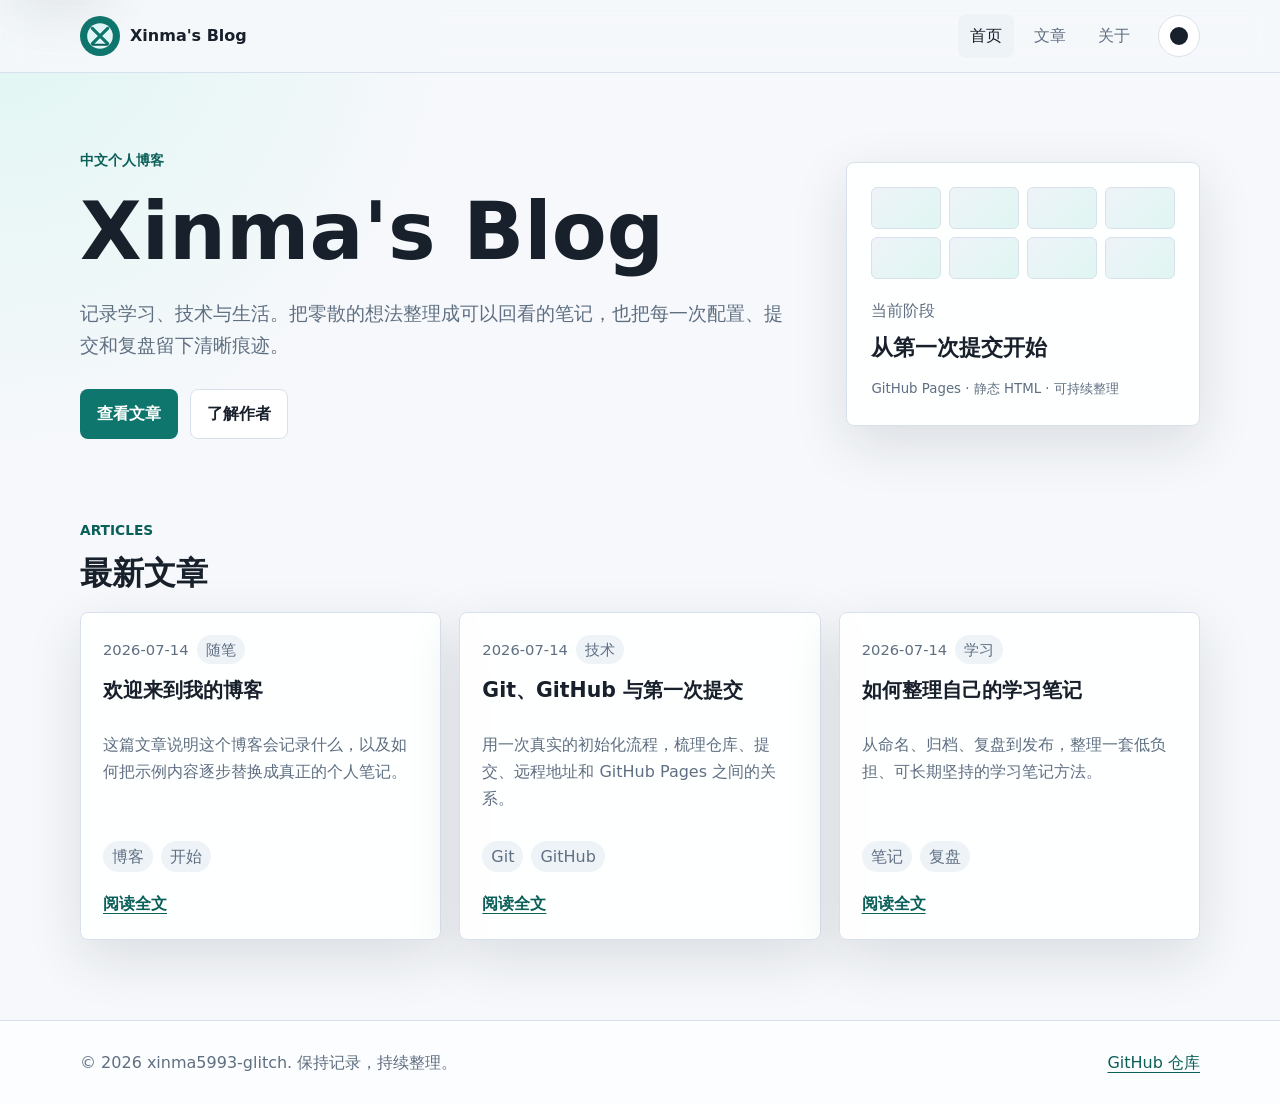
==== index.html @ b697ddbd "Build initial personal blog" ====
<!doctype html>
<html lang="zh-CN">
<head>
  <meta charset="utf-8">
  <meta name="viewport" content="width=device-width, initial-scale=1">
  <title>Xinma's Blog | 记录学习、技术与生活</title>
  <meta name="description" content="Xinma's Blog 是 xinma5993-glitch 的中文个人博客，用来记录学习、技术与生活。">
  <link rel="canonical" href="https://xinma5993-glitch.github.io/blog/">
  <meta property="og:type" content="website">
  <meta property="og:title" content="Xinma's Blog">
  <meta property="og:description" content="记录学习、技术与生活。">
  <meta property="og:url" content="https://xinma5993-glitch.github.io/blog/">
  <meta property="og:site_name" content="Xinma's Blog">
  <link rel="icon" href="assets/images/favicon.svg" type="image/svg+xml">
  <link rel="manifest" href="site.webmanifest">
  <script>
    (function () {
      var theme = localStorage.getItem('theme');
      if (theme === 'light' || theme === 'dark') {
        document.documentElement.dataset.theme = theme;
      }
    }());
  </script>
  <link rel="stylesheet" href="assets/css/style.css">
</head>
<body>
  <a class="skip-link" href="#main">跳到正文</a>
  <header class="site-header">
    <nav class="nav wrap" aria-label="主导航">
      <a class="brand" href="index.html" aria-label="Xinma's Blog 首页">
        <img src="assets/images/avatar.svg" alt="" width="40" height="40">
        <span>Xinma's Blog</span>
      </a>
      <div class="nav-links">
        <a href="index.html" aria-current="page">首页</a>
        <a href="#posts">文章</a>
        <a href="about.html">关于</a>
      </div>
      <button class="theme-toggle" type="button" aria-label="切换深色或浅色模式" aria-pressed="false">
        <span class="theme-icon" aria-hidden="true"></span>
      </button>
    </nav>
  </header>

  <main id="main">
    <section class="hero wrap">
      <div class="hero-copy">
        <p class="eyebrow">中文个人博客</p>
        <h1>Xinma's Blog</h1>
        <p class="lead">记录学习、技术与生活。把零散的想法整理成可以回看的笔记，也把每一次配置、提交和复盘留下清晰痕迹。</p>
        <div class="hero-actions">
          <a class="button primary" href="#posts">查看文章</a>
          <a class="button secondary" href="about.html">了解作者</a>
        </div>
      </div>
      <div class="hero-panel" aria-label="博客概览">
        <div class="signal-grid" aria-hidden="true">
          <span></span><span></span><span></span><span></span>
          <span></span><span></span><span></span><span></span>
        </div>
        <p>当前阶段</p>
        <strong>从第一次提交开始</strong>
        <small>GitHub Pages · 静态 HTML · 可持续整理</small>
      </div>
    </section>

    <section class="section wrap" id="posts" aria-labelledby="posts-title">
      <div class="section-heading">
        <p class="eyebrow">Articles</p>
        <h2 id="posts-title">最新文章</h2>
      </div>
      <div class="post-grid">
        <article class="post-card">
          <div class="post-meta">
            <time datetime="2026-07-14">2026-07-14</time>
            <span>随笔</span>
          </div>
          <h3><a href="posts/welcome.html">欢迎来到我的博客</a></h3>
          <p>这篇文章说明这个博客会记录什么，以及如何把示例内容逐步替换成真正的个人笔记。</p>
          <div class="tags" aria-label="文章标签">
            <span>博客</span><span>开始</span>
          </div>
          <a class="read-more" href="posts/welcome.html">阅读全文</a>
        </article>

        <article class="post-card">
          <div class="post-meta">
            <time datetime="2026-07-14">2026-07-14</time>
            <span>技术</span>
          </div>
          <h3><a href="posts/git-and-github.html">Git、GitHub 与第一次提交</a></h3>
          <p>用一次真实的初始化流程，梳理仓库、提交、远程地址和 GitHub Pages 之间的关系。</p>
          <div class="tags" aria-label="文章标签">
            <span>Git</span><span>GitHub</span>
          </div>
          <a class="read-more" href="posts/git-and-github.html">阅读全文</a>
        </article>

        <article class="post-card">
          <div class="post-meta">
            <time datetime="2026-07-14">2026-07-14</time>
            <span>学习</span>
          </div>
          <h3><a href="posts/learning-notes.html">如何整理自己的学习笔记</a></h3>
          <p>从命名、归档、复盘到发布，整理一套低负担、可长期坚持的学习笔记方法。</p>
          <div class="tags" aria-label="文章标签">
            <span>笔记</span><span>复盘</span>
          </div>
          <a class="read-more" href="posts/learning-notes.html">阅读全文</a>
        </article>
      </div>
    </section>
  </main>

  <footer class="site-footer">
    <div class="wrap footer-inner">
      <p>&copy; <span data-current-year>2026</span> xinma5993-glitch. 保持记录，持续整理。</p>
      <a href="https://github.com/xinma5993-glitch/blog" rel="noopener">GitHub 仓库</a>
    </div>
  </footer>
  <script src="assets/js/main.js" defer></script>
</body>
</html>
---- assets/css/style.css ----
:root {
  color-scheme: light dark;
  --bg: #f6f8fb;
  --surface: #ffffff;
  --surface-soft: #eef3f8;
  --text: #18202b;
  --muted: #5f6f82;
  --line: #d8e1eb;
  --accent: #0f766e;
  --accent-strong: #0b5f59;
  --accent-soft: #dff6f2;
  --focus: #b45309;
  --shadow: 0 18px 55px rgba(24, 32, 43, 0.12);
  --radius: 8px;
  --wrap: 1120px;
}

@media (prefers-color-scheme: dark) {
  :root {
    --bg: #10151c;
    --surface: #171e27;
    --surface-soft: #202a36;
    --text: #eef4fb;
    --muted: #a8b5c4;
    --line: #314052;
    --accent: #3fc0b2;
    --accent-strong: #73ddd2;
    --accent-soft: #123c3a;
    --focus: #f7b955;
    --shadow: 0 18px 55px rgba(0, 0, 0, 0.35);
  }
}

html[data-theme="light"] {
  color-scheme: light;
  --bg: #f6f8fb;
  --surface: #ffffff;
  --surface-soft: #eef3f8;
  --text: #18202b;
  --muted: #5f6f82;
  --line: #d8e1eb;
  --accent: #0f766e;
  --accent-strong: #0b5f59;
  --accent-soft: #dff6f2;
  --focus: #b45309;
  --shadow: 0 18px 55px rgba(24, 32, 43, 0.12);
}

html[data-theme="dark"] {
  color-scheme: dark;
  --bg: #10151c;
  --surface: #171e27;
  --surface-soft: #202a36;
  --text: #eef4fb;
  --muted: #a8b5c4;
  --line: #314052;
  --accent: #3fc0b2;
  --accent-strong: #73ddd2;
  --accent-soft: #123c3a;
  --focus: #f7b955;
  --shadow: 0 18px 55px rgba(0, 0, 0, 0.35);
}

* {
  box-sizing: border-box;
}

html {
  scroll-behavior: smooth;
}

body {
  margin: 0;
  background:
    radial-gradient(circle at top left, var(--accent-soft), transparent 28rem),
    var(--bg);
  color: var(--text);
  font-family: ui-sans-serif, system-ui, -apple-system, BlinkMacSystemFont, "Segoe UI", sans-serif;
  line-height: 1.7;
  text-rendering: optimizeLegibility;
}

body,
button,
input,
textarea {
  font-size: 16px;
}

a {
  color: var(--accent-strong);
  text-decoration-thickness: 0.08em;
  text-underline-offset: 0.22em;
}

a:hover {
  color: var(--accent);
}

a:focus-visible,
button:focus-visible {
  outline: 3px solid var(--focus);
  outline-offset: 4px;
}

img,
svg {
  display: block;
  max-width: 100%;
}

.wrap {
  width: min(100% - 32px, var(--wrap));
  margin-inline: auto;
}

.skip-link {
  position: absolute;
  left: 16px;
  top: 12px;
  z-index: 20;
  transform: translateY(-160%);
  border-radius: var(--radius);
  background: var(--surface);
  color: var(--text);
  padding: 8px 12px;
  box-shadow: var(--shadow);
}

.skip-link:focus {
  transform: translateY(0);
}

.site-header {
  position: sticky;
  top: 0;
  z-index: 10;
  border-bottom: 1px solid var(--line);
  background: color-mix(in srgb, var(--bg) 90%, transparent);
  backdrop-filter: blur(14px);
}

.nav {
  display: flex;
  align-items: center;
  justify-content: space-between;
  gap: 16px;
  min-height: 72px;
}

.brand,
.nav-links {
  display: flex;
  align-items: center;
}

.brand {
  gap: 10px;
  color: var(--text);
  font-weight: 750;
  text-decoration: none;
}

.brand img {
  border-radius: 50%;
}

.nav-links {
  gap: 8px;
  margin-left: auto;
}

.nav-links a {
  border-radius: var(--radius);
  color: var(--muted);
  padding: 8px 12px;
  text-decoration: none;
}

.nav-links a:hover,
.nav-links a[aria-current="page"] {
  background: var(--surface-soft);
  color: var(--text);
}

.theme-toggle {
  display: grid;
  width: 42px;
  height: 42px;
  place-items: center;
  border: 1px solid var(--line);
  border-radius: 50%;
  background: var(--surface);
  color: var(--text);
  cursor: pointer;
}

.theme-icon {
  width: 18px;
  height: 18px;
  border: 2px solid currentColor;
  border-radius: 50%;
  box-shadow: inset -6px -4px 0 0 currentColor;
}

html[data-theme="light"] .theme-icon {
  box-shadow: none;
  background: currentColor;
}

.hero {
  display: grid;
  grid-template-columns: minmax(0, 1.35fr) minmax(280px, 0.65fr);
  gap: 32px;
  align-items: center;
  padding: 76px 0 48px;
}

.eyebrow {
  margin: 0 0 12px;
  color: var(--accent-strong);
  font-size: 0.86rem;
  font-weight: 750;
  letter-spacing: 0;
  text-transform: uppercase;
}

h1,
h2,
h3 {
  color: var(--text);
  line-height: 1.2;
  letter-spacing: 0;
}

h1 {
  margin: 0 0 18px;
  font-size: clamp(2.4rem, 7vw, 5rem);
}

h2 {
  margin: 0 0 18px;
  font-size: 2rem;
}

h3 {
  margin: 0 0 12px;
  font-size: 1.28rem;
}

.lead {
  max-width: 720px;
  margin: 0;
  color: var(--muted);
  font-size: 1.16rem;
}

.hero-actions {
  display: flex;
  flex-wrap: wrap;
  gap: 12px;
  margin-top: 28px;
}

.button {
  display: inline-flex;
  align-items: center;
  justify-content: center;
  min-height: 44px;
  border: 1px solid transparent;
  border-radius: var(--radius);
  padding: 10px 16px;
  font-weight: 720;
  text-decoration: none;
}

.button.primary {
  background: var(--accent);
  color: #ffffff;
}

.button.secondary {
  border-color: var(--line);
  background: var(--surface);
  color: var(--text);
}

.hero-panel,
.post-card,
.content-page,
.article {
  border: 1px solid var(--line);
  border-radius: var(--radius);
  background: color-mix(in srgb, var(--surface) 94%, transparent);
  box-shadow: var(--shadow);
}

.hero-panel {
  padding: 24px;
}

.hero-panel p,
.hero-panel small {
  color: var(--muted);
}

.hero-panel p {
  margin: 18px 0 4px;
}

.hero-panel strong {
  display: block;
  margin-bottom: 8px;
  font-size: 1.4rem;
}

.signal-grid {
  display: grid;
  grid-template-columns: repeat(4, 1fr);
  gap: 8px;
}

.signal-grid span {
  min-height: 42px;
  border: 1px solid var(--line);
  border-radius: 6px;
  background: linear-gradient(135deg, var(--surface-soft), var(--accent-soft));
}

.section {
  padding: 32px 0 80px;
}

.section-heading {
  margin-bottom: 20px;
}

.post-grid {
  display: grid;
  grid-template-columns: repeat(3, minmax(0, 1fr));
  gap: 18px;
}

.post-card {
  display: flex;
  min-height: 320px;
  flex-direction: column;
  padding: 22px;
}

.post-card h3 a {
  color: var(--text);
  text-decoration: none;
}

.post-card p {
  color: var(--muted);
}

.post-meta,
.tags {
  display: flex;
  flex-wrap: wrap;
  gap: 8px;
  align-items: center;
}

.post-meta {
  margin-bottom: 14px;
  color: var(--muted);
  font-size: 0.92rem;
}

.post-meta span,
.tags span {
  border-radius: 999px;
  background: var(--surface-soft);
  color: var(--muted);
  padding: 2px 9px;
}

.tags {
  margin-top: auto;
  padding-top: 12px;
}

.read-more {
  display: inline-flex;
  margin-top: 18px;
  font-weight: 720;
}

.page-main,
.article-layout {
  padding: 48px 0 72px;
}

.content-page,
.article {
  max-width: 820px;
  margin-inline: auto;
  padding: 34px;
}

.content-page p,
.article p {
  color: var(--muted);
}

.profile {
  display: flex;
  gap: 18px;
  align-items: center;
  margin-top: 16px;
  border-top: 1px solid var(--line);
  padding-top: 22px;
}

.profile img {
  flex: 0 0 auto;
  border-radius: 50%;
}

.article-header {
  margin-bottom: 28px;
  border-bottom: 1px solid var(--line);
  padding-bottom: 22px;
}

.article h1 {
  font-size: clamp(2rem, 6vw, 3.4rem);
}

.back-link {
  display: inline-flex;
  margin-bottom: 14px;
}

.article-nav {
  display: flex;
  justify-content: space-between;
  gap: 16px;
  margin-top: 34px;
  border-top: 1px solid var(--line);
  padding-top: 22px;
}

.not-found {
  display: grid;
  min-height: 100vh;
  align-content: center;
  justify-items: start;
}

.not-found h1 {
  font-size: clamp(2.6rem, 8vw, 5rem);
}

.not-found p {
  max-width: 560px;
  color: var(--muted);
}

.site-footer {
  border-top: 1px solid var(--line);
  background: color-mix(in srgb, var(--surface) 72%, transparent);
}

.footer-inner {
  display: flex;
  flex-wrap: wrap;
  gap: 12px;
  align-items: center;
  justify-content: space-between;
  padding: 28px 0;
  color: var(--muted);
}

.footer-inner p {
  margin: 0;
}

@media (max-width: 860px) {
  .hero,
  .post-grid {
    grid-template-columns: 1fr;
  }

  .hero {
    padding-top: 48px;
  }

  .post-card {
    min-height: auto;
  }
}

@media (max-width: 620px) {
  .wrap {
    width: min(100% - 24px, var(--wrap));
  }

  .nav {
    flex-wrap: wrap;
    padding: 10px 0;
  }

  .brand {
    flex: 1 1 auto;
  }

  .nav-links {
    order: 3;
    width: 100%;
    justify-content: space-between;
    overflow-x: auto;
  }

  .nav-links a {
    flex: 1 0 auto;
    text-align: center;
  }

  .content-page,
  .article {
    padding: 24px 18px;
  }

  .profile,
  .article-nav {
    align-items: flex-start;
    flex-direction: column;
  }
}

@media (prefers-reduced-motion: reduce) {
  *,
  *::before,
  *::after {
    scroll-behavior: auto !important;
    transition-duration: 0.01ms !important;
    animation-duration: 0.01ms !important;
    animation-iteration-count: 1 !important;
  }
}
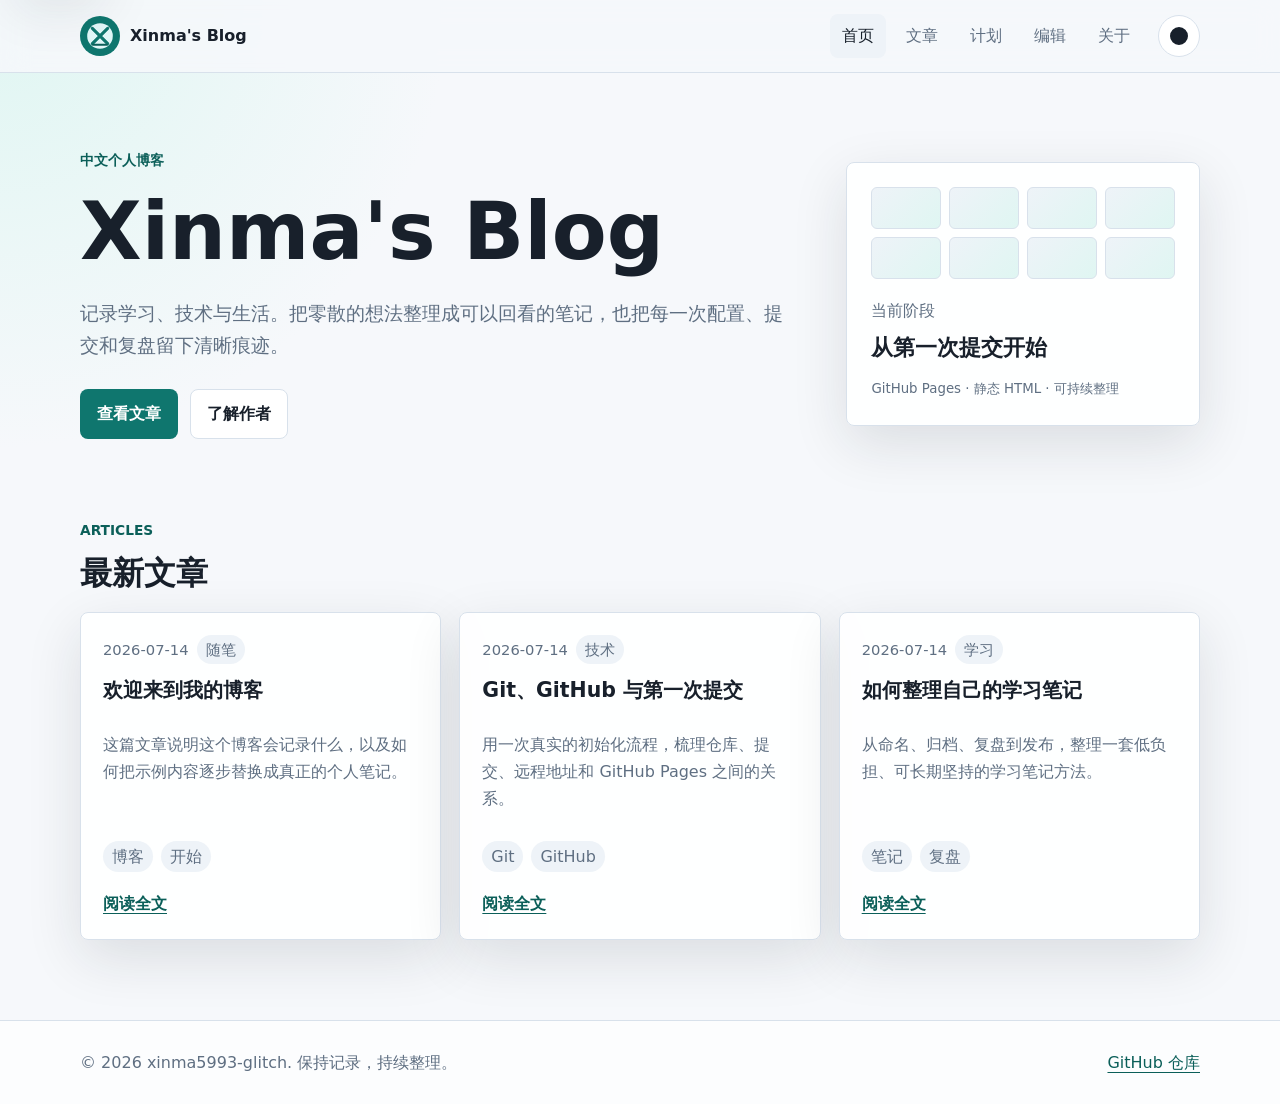
==== commit e434e7c5: "Add editable content planner" ====
--- a/index.html
+++ b/index.html
@@ -29,11 +29,13 @@
     <nav class="nav wrap" aria-label="主导航">
       <a class="brand" href="index.html" aria-label="Xinma's Blog 首页">
         <img src="assets/images/avatar.svg" alt="" width="40" height="40">
-        <span>Xinma's Blog</span>
+        <span data-site-name>Xinma's Blog</span>
       </a>
       <div class="nav-links">
         <a href="index.html" aria-current="page">首页</a>
         <a href="#posts">文章</a>
+        <a href="plan.html">计划</a>
+        <a href="edit.html">编辑</a>
         <a href="about.html">关于</a>
       </div>
       <button class="theme-toggle" type="button" aria-label="切换深色或浅色模式" aria-pressed="false">
@@ -46,8 +48,8 @@
     <section class="hero wrap">
       <div class="hero-copy">
         <p class="eyebrow">中文个人博客</p>
-        <h1>Xinma's Blog</h1>
-        <p class="lead">记录学习、技术与生活。把零散的想法整理成可以回看的笔记，也把每一次配置、提交和复盘留下清晰痕迹。</p>
+        <h1 data-site-name>Xinma's Blog</h1>
+        <p class="lead" data-home-intro>记录学习、技术与生活。把零散的想法整理成可以回看的笔记，也把每一次配置、提交和复盘留下清晰痕迹。</p>
         <div class="hero-actions">
           <a class="button primary" href="#posts">查看文章</a>
           <a class="button secondary" href="about.html">了解作者</a>
@@ -70,40 +72,40 @@
         <h2 id="posts-title">最新文章</h2>
       </div>
       <div class="post-grid">
-        <article class="post-card">
+        <article class="post-card" data-post-card="welcome">
           <div class="post-meta">
-            <time datetime="2026-07-14">2026-07-14</time>
-            <span>随笔</span>
+            <time datetime="2026-07-14" data-post-date>2026-07-14</time>
+            <span data-post-category>随笔</span>
           </div>
-          <h3><a href="posts/welcome.html">欢迎来到我的博客</a></h3>
-          <p>这篇文章说明这个博客会记录什么，以及如何把示例内容逐步替换成真正的个人笔记。</p>
-          <div class="tags" aria-label="文章标签">
+          <h3><a href="posts/welcome.html" data-post-title>欢迎来到我的博客</a></h3>
+          <p data-post-summary>这篇文章说明这个博客会记录什么，以及如何把示例内容逐步替换成真正的个人笔记。</p>
+          <div class="tags" aria-label="文章标签" data-post-tags>
             <span>博客</span><span>开始</span>
           </div>
           <a class="read-more" href="posts/welcome.html">阅读全文</a>
         </article>
 
-        <article class="post-card">
+        <article class="post-card" data-post-card="git-and-github">
           <div class="post-meta">
-            <time datetime="2026-07-14">2026-07-14</time>
-            <span>技术</span>
+            <time datetime="2026-07-14" data-post-date>2026-07-14</time>
+            <span data-post-category>技术</span>
           </div>
-          <h3><a href="posts/git-and-github.html">Git、GitHub 与第一次提交</a></h3>
-          <p>用一次真实的初始化流程，梳理仓库、提交、远程地址和 GitHub Pages 之间的关系。</p>
-          <div class="tags" aria-label="文章标签">
+          <h3><a href="posts/git-and-github.html" data-post-title>Git、GitHub 与第一次提交</a></h3>
+          <p data-post-summary>用一次真实的初始化流程，梳理仓库、提交、远程地址和 GitHub Pages 之间的关系。</p>
+          <div class="tags" aria-label="文章标签" data-post-tags>
             <span>Git</span><span>GitHub</span>
           </div>
           <a class="read-more" href="posts/git-and-github.html">阅读全文</a>
         </article>
 
-        <article class="post-card">
+        <article class="post-card" data-post-card="learning-notes">
           <div class="post-meta">
-            <time datetime="2026-07-14">2026-07-14</time>
-            <span>学习</span>
+            <time datetime="2026-07-14" data-post-date>2026-07-14</time>
+            <span data-post-category>学习</span>
           </div>
-          <h3><a href="posts/learning-notes.html">如何整理自己的学习笔记</a></h3>
-          <p>从命名、归档、复盘到发布，整理一套低负担、可长期坚持的学习笔记方法。</p>
-          <div class="tags" aria-label="文章标签">
+          <h3><a href="posts/learning-notes.html" data-post-title>如何整理自己的学习笔记</a></h3>
+          <p data-post-summary>从命名、归档、复盘到发布，整理一套低负担、可长期坚持的学习笔记方法。</p>
+          <div class="tags" aria-label="文章标签" data-post-tags>
             <span>笔记</span><span>复盘</span>
           </div>
           <a class="read-more" href="posts/learning-notes.html">阅读全文</a>
--- a/assets/css/style.css
+++ b/assets/css/style.css
@@ -461,6 +461,129 @@
   color: var(--muted);
 }
 
+.editor-page,
+.planner-page {
+  max-width: 1040px;
+}
+
+.editor-form section + section {
+  margin-top: 30px;
+  border-top: 1px solid var(--line);
+  padding-top: 24px;
+}
+
+.form-grid {
+  display: grid;
+  grid-template-columns: repeat(2, minmax(0, 1fr));
+  gap: 16px;
+}
+
+.full-field {
+  grid-column: 1 / -1;
+}
+
+label {
+  display: grid;
+  gap: 7px;
+  color: var(--text);
+  font-weight: 700;
+}
+
+input,
+select,
+textarea {
+  width: 100%;
+  border: 1px solid var(--line);
+  border-radius: var(--radius);
+  background: var(--surface);
+  color: var(--text);
+  font: inherit;
+  padding: 10px 12px;
+}
+
+textarea {
+  resize: vertical;
+}
+
+input:focus-visible,
+select:focus-visible,
+textarea:focus-visible {
+  outline: 3px solid var(--focus);
+  outline-offset: 2px;
+}
+
+.tool-actions {
+  display: flex;
+  flex-wrap: wrap;
+  gap: 12px;
+  align-items: center;
+  margin: 24px 0 12px;
+}
+
+.file-button,
+.small-button {
+  display: inline-flex;
+  align-items: center;
+  justify-content: center;
+  min-height: 40px;
+  border: 1px solid var(--line);
+  border-radius: var(--radius);
+  background: var(--surface);
+  color: var(--text);
+  cursor: pointer;
+  font-weight: 720;
+  padding: 8px 12px;
+}
+
+.file-button input {
+  position: absolute;
+  width: 1px;
+  height: 1px;
+  opacity: 0;
+  pointer-events: none;
+}
+
+.small-button {
+  min-height: 36px;
+}
+
+.status-text {
+  min-height: 1.7em;
+  color: var(--muted);
+}
+
+.table-wrap {
+  overflow-x: auto;
+  border: 1px solid var(--line);
+  border-radius: var(--radius);
+}
+
+.plan-table {
+  width: 100%;
+  min-width: 840px;
+  border-collapse: collapse;
+  background: var(--surface);
+}
+
+.plan-table caption {
+  padding: 12px;
+  color: var(--muted);
+  text-align: left;
+}
+
+.plan-table th,
+.plan-table td {
+  border-top: 1px solid var(--line);
+  padding: 10px;
+  text-align: left;
+  vertical-align: top;
+}
+
+.plan-table th {
+  background: var(--surface-soft);
+  color: var(--text);
+}
+
 .site-footer {
   border-top: 1px solid var(--line);
   background: color-mix(in srgb, var(--surface) 72%, transparent);
@@ -530,6 +653,10 @@
   .article-nav {
     align-items: flex-start;
     flex-direction: column;
+  }
+
+  .form-grid {
+    grid-template-columns: 1fr;
   }
 }
 
